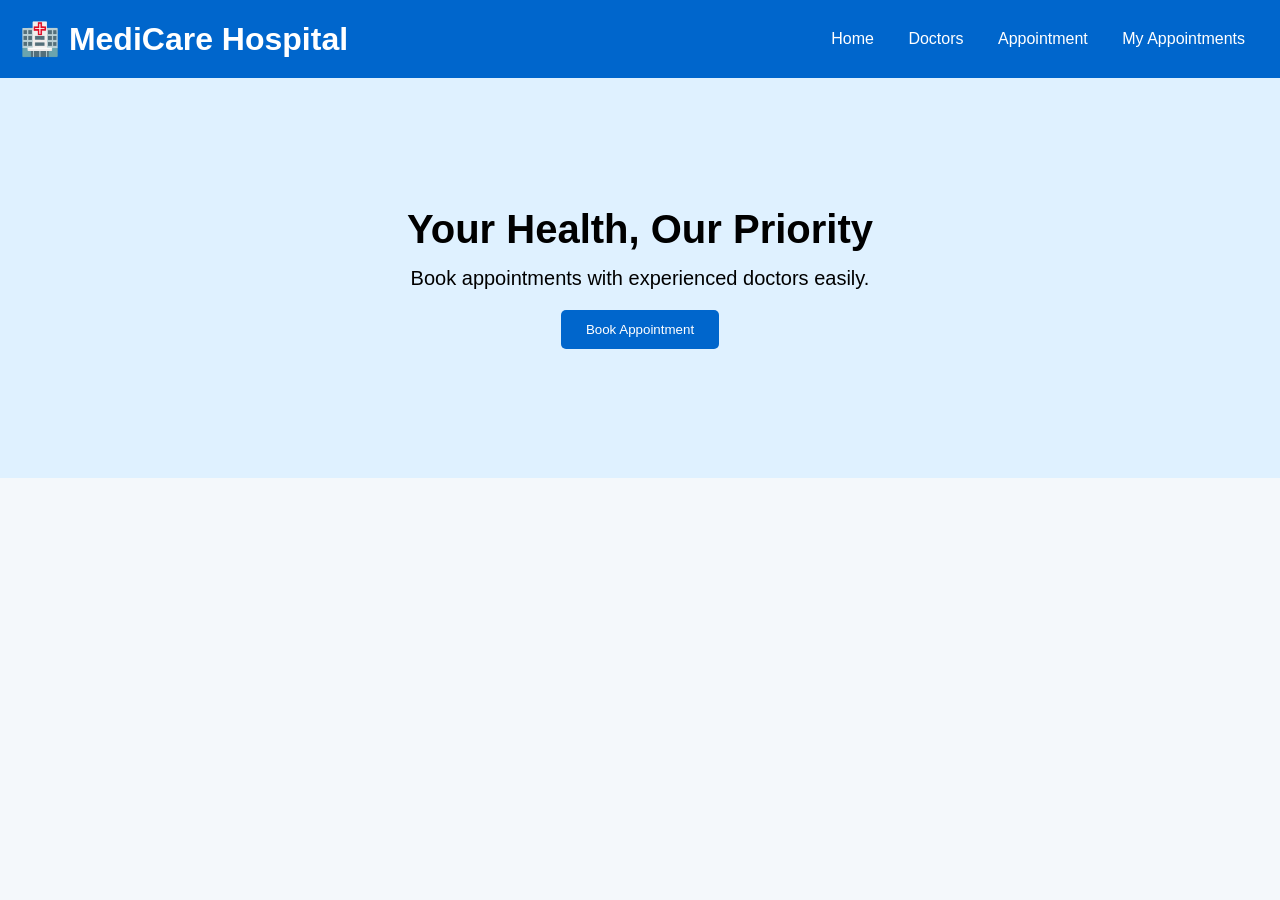
==== index.html @ b04c6b9e "Created hospital home page" ====
<!DOCTYPE html>
<html lang="en">

<head>
    <meta charset="UTF-8">
    <meta name="viewport" content="width=device-width, initial-scale=1.0">

    <title>MediCare Hospital</title>

    <link rel="stylesheet" href="css/style.css">
</head>


<body>

<header>

    <h1>🏥 MediCare Hospital</h1>

    <nav>
        <a href="#home">Home</a>
        <a href="#doctors">Doctors</a>
        <a href="#appointment">Appointment</a>
        <a href="#appointments">My Appointments</a>
    </nav>

</header>



<section id="home" class="hero">

    <h2>Your Health, Our Priority</h2>

    <p>
        Book appointments with experienced doctors easily.
    </p>

    <button onclick="scrollToAppointment()">
        Book Appointment
    </button>

</section>



<script src="js/script.js"></script>

</body>

</html>
---- css/style.css ----
*{
    margin:0;
    padding:0;
    box-sizing:border-box;
    font-family:Arial, sans-serif;
}


body{
    background:#f4f8fb;
}


header{

    background:#0066cc;
    color:white;

    padding:20px;

    display:flex;
    justify-content:space-between;
    align-items:center;

}



nav a{

    color:white;
    text-decoration:none;
    margin:15px;

}



.hero{

    height:400px;

    display:flex;
    flex-direction:column;

    justify-content:center;
    align-items:center;

    text-align:center;

    background:#dff1ff;

}


.hero h2{

    font-size:40px;
    margin-bottom:15px;

}


.hero p{

    font-size:20px;

}


button{

    margin-top:20px;

    padding:12px 25px;

    background:#0066cc;

    color:white;

    border:none;

    border-radius:5px;

    cursor:pointer;

}
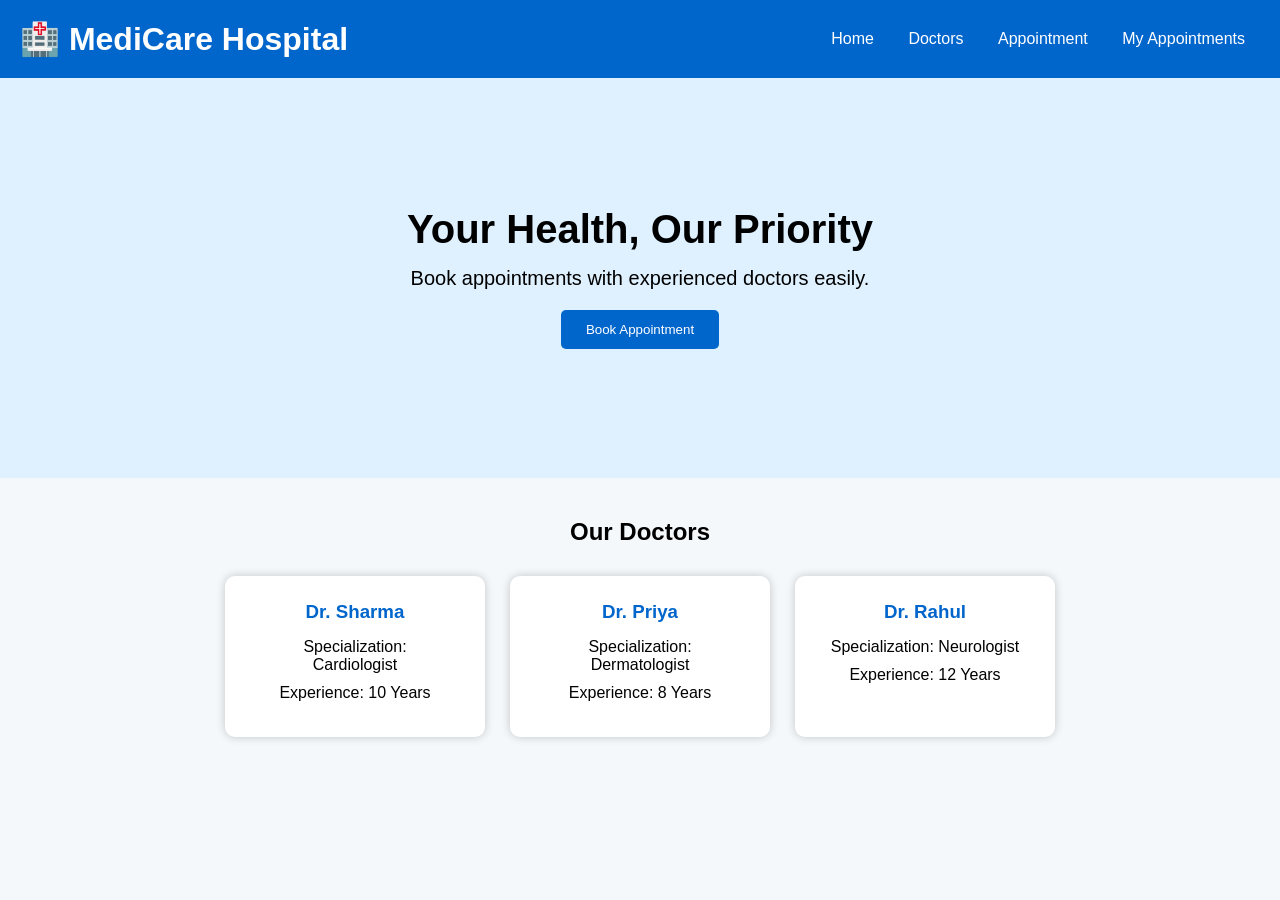
==== commit c4e0c763: "Added doctor listing section" ====
--- a/index.html
+++ b/index.html
@@ -41,7 +41,66 @@
     </button>
 
 </section>
+<section id="doctors">
 
+    <h2>Our Doctors</h2>
+
+
+    <div class="doctor-container">
+
+
+        <div class="doctor-card">
+
+            <h3>Dr. Sharma</h3>
+
+            <p>
+                Specialization: Cardiologist
+            </p>
+
+            <p>
+                Experience: 10 Years
+            </p>
+
+        </div>
+
+
+
+        <div class="doctor-card">
+
+            <h3>Dr. Priya</h3>
+
+            <p>
+                Specialization: Dermatologist
+            </p>
+
+            <p>
+                Experience: 8 Years
+            </p>
+
+        </div>
+
+
+
+
+        <div class="doctor-card">
+
+            <h3>Dr. Rahul</h3>
+
+            <p>
+                Specialization: Neurologist
+            </p>
+
+            <p>
+                Experience: 12 Years
+            </p>
+
+        </div>
+
+
+    </div>
+
+
+</section>
 
 
 <script src="js/script.js"></script>
--- a/css/style.css
+++ b/css/style.css
@@ -84,4 +84,73 @@
 
     cursor:pointer;
 
+}
+
+#doctors{
+
+    padding:40px;
+
+}
+
+
+#doctors h2{
+
+    text-align:center;
+
+    margin-bottom:30px;
+
+}
+
+
+
+.doctor-container{
+
+    display:flex;
+
+    justify-content:center;
+
+    gap:25px;
+
+    flex-wrap:wrap;
+
+}
+
+
+
+.doctor-card{
+
+
+    background:white;
+
+    width:260px;
+
+    padding:25px;
+
+    border-radius:10px;
+
+
+    box-shadow:0 0 10px rgba(0,0,0,0.2);
+
+
+    text-align:center;
+
+
+}
+
+
+
+.doctor-card h3{
+
+    color:#0066cc;
+
+    margin-bottom:15px;
+
+}
+
+
+
+.doctor-card p{
+
+    margin:10px;
+
 }
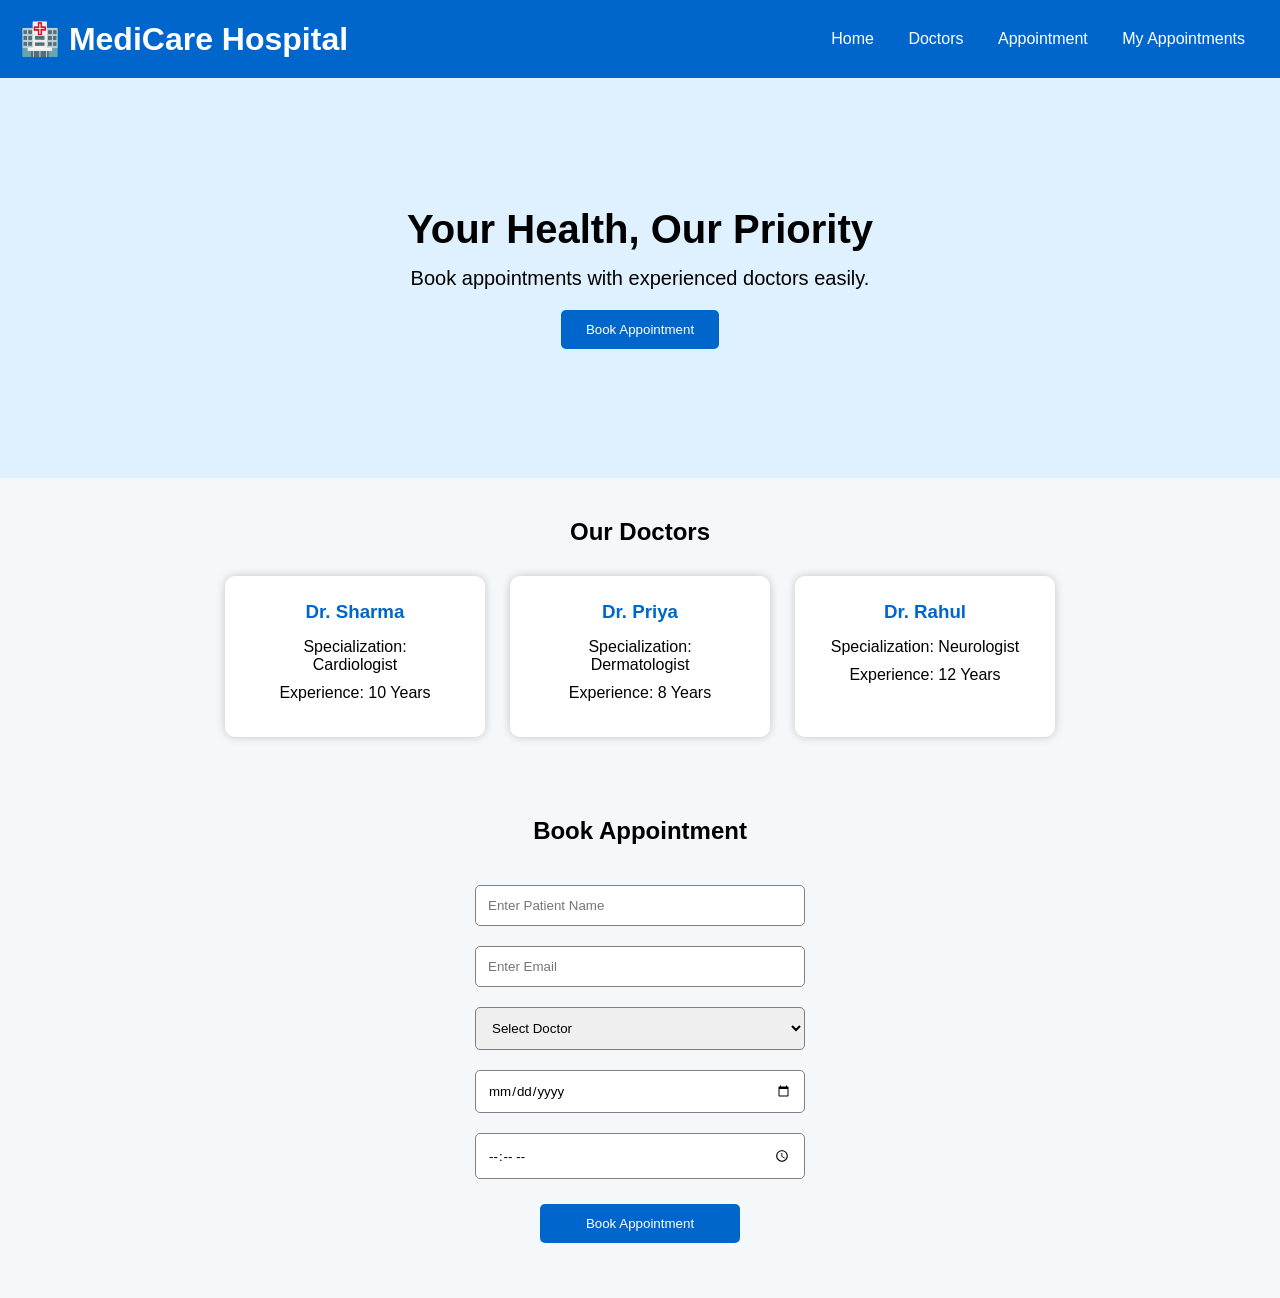
==== commit fd5b0c24: "Added patient appointment booking form" ====
--- a/index.html
+++ b/index.html
@@ -101,6 +101,75 @@
 
 
 </section>
+<section id="appointment">
+
+    <h2>Book Appointment</h2>
+
+
+    <form id="appointmentForm">
+
+
+        <input 
+        type="text" 
+        id="name"
+        placeholder="Enter Patient Name"
+        required>
+
+
+        <input 
+        type="email" 
+        id="email"
+        placeholder="Enter Email"
+        required>
+
+
+
+        <select id="doctor" required>
+
+            <option value="">
+                Select Doctor
+            </option>
+
+            <option>
+                Dr. Sharma - Cardiologist
+            </option>
+
+            <option>
+                Dr. Priya - Dermatologist
+            </option>
+
+            <option>
+                Dr. Rahul - Neurologist
+            </option>
+
+        </select>
+
+
+
+
+        <input 
+        type="date"
+        id="date"
+        required>
+
+
+
+        <input 
+        type="time"
+        id="time"
+        required>
+
+
+
+        <button type="submit">
+            Book Appointment
+        </button>
+
+
+    </form>
+
+
+</section>
 
 
 <script src="js/script.js"></script>
--- a/css/style.css
+++ b/css/style.css
@@ -153,4 +153,64 @@
 
     margin:10px;
 
+}
+#appointment{
+
+    padding:40px;
+
+}
+
+
+
+#appointment h2{
+
+    text-align:center;
+
+    margin-bottom:30px;
+
+}
+
+
+
+#appointmentForm{
+
+
+    width:350px;
+
+    margin:auto;
+
+    display:flex;
+
+    flex-direction:column;
+
+
+}
+
+
+
+#appointmentForm input,
+#appointmentForm select{
+
+
+    padding:12px;
+
+    margin:10px;
+
+    border:1px solid gray;
+
+    border-radius:5px;
+
+
+}
+
+
+
+#appointmentForm button{
+
+
+    width:200px;
+
+    margin:15px auto;
+
+
 }
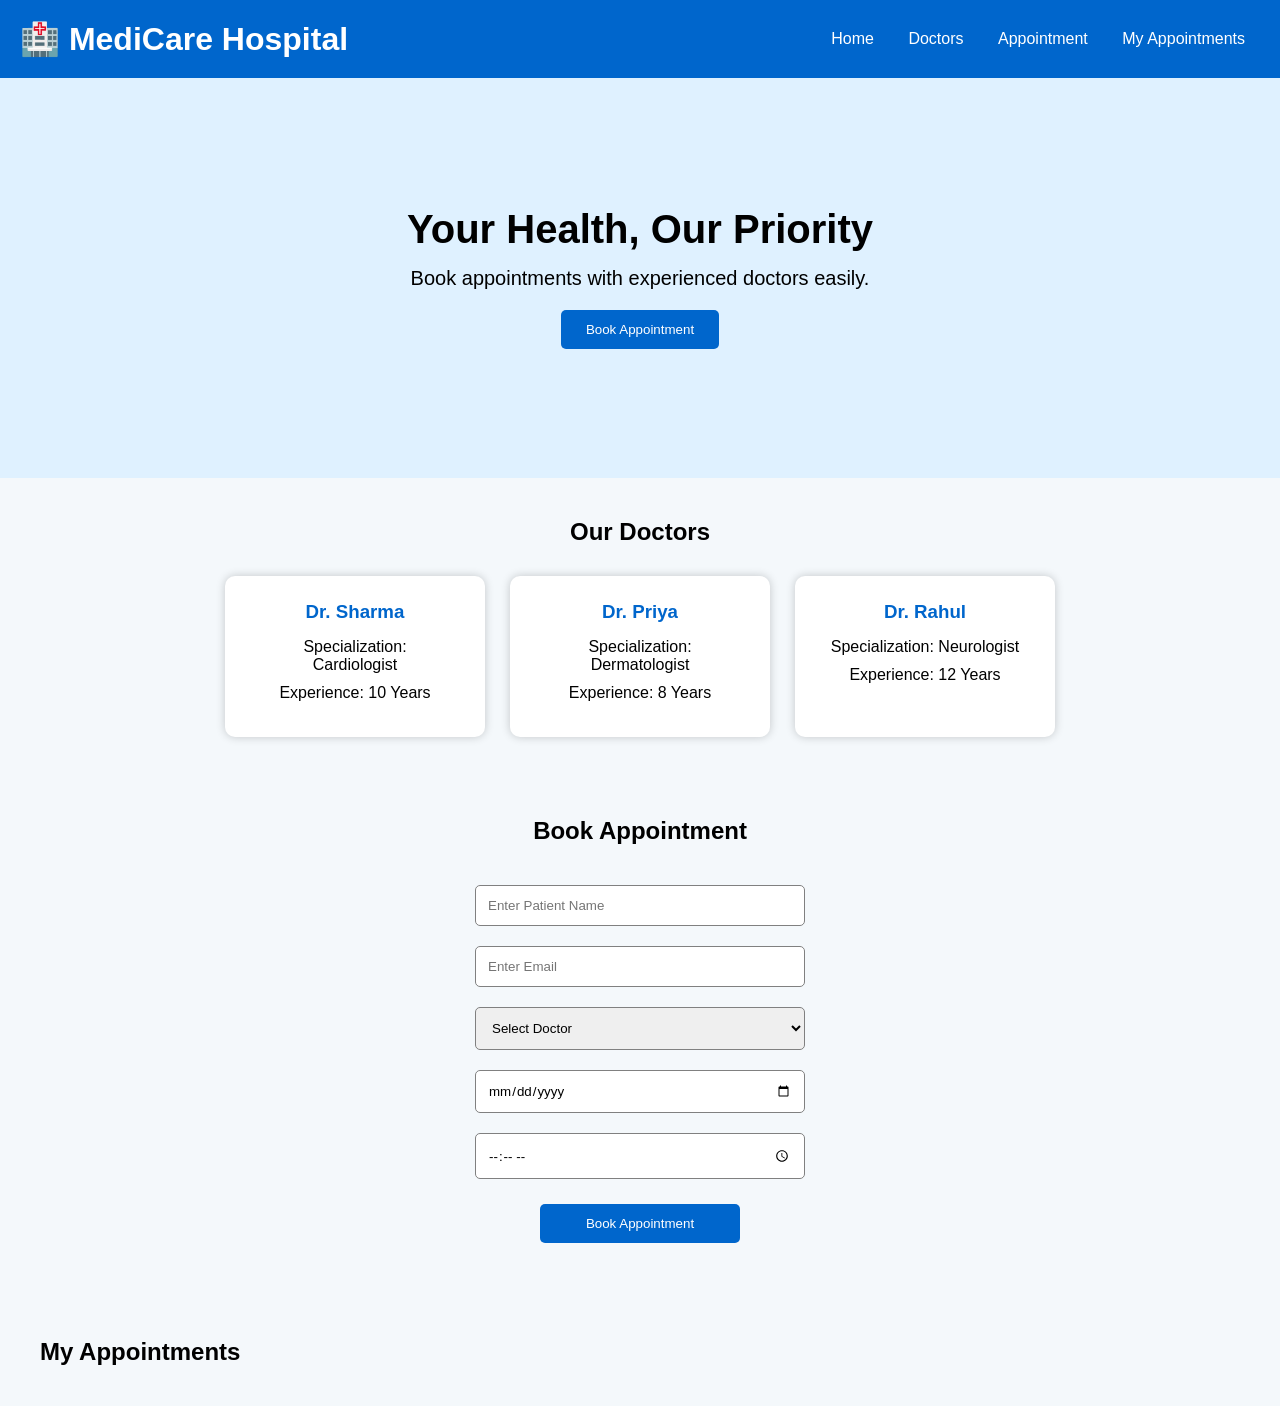
==== commit 3fd33787: "Added local storage appointment management" ====
--- a/index.html
+++ b/index.html
@@ -171,6 +171,18 @@
 
 </section>
 
+<section id="appointments">
+
+    <h2>My Appointments</h2>
+
+
+    <div id="appointmentList">
+
+    </div>
+
+
+</section>
+
 
 <script src="js/script.js"></script>
 
--- a/css/style.css
+++ b/css/style.css
@@ -213,4 +213,57 @@
     margin:15px auto;
 
 
+}
+#appointments{
+
+    padding:40px;
+
+}
+
+
+
+#appointmentList{
+
+    display:flex;
+
+    flex-direction:column;
+
+    align-items:center;
+
+}
+
+
+
+.appointment-card{
+
+
+    background:white;
+
+    width:350px;
+
+    padding:20px;
+
+    margin:15px;
+
+    border-radius:10px;
+
+    box-shadow:0 0 10px rgba(0,0,0,0.2);
+
+
+}
+
+
+
+.appointment-card h3{
+
+    color:#0066cc;
+
+}
+
+
+
+.appointment-card p{
+
+    margin:8px;
+
 }
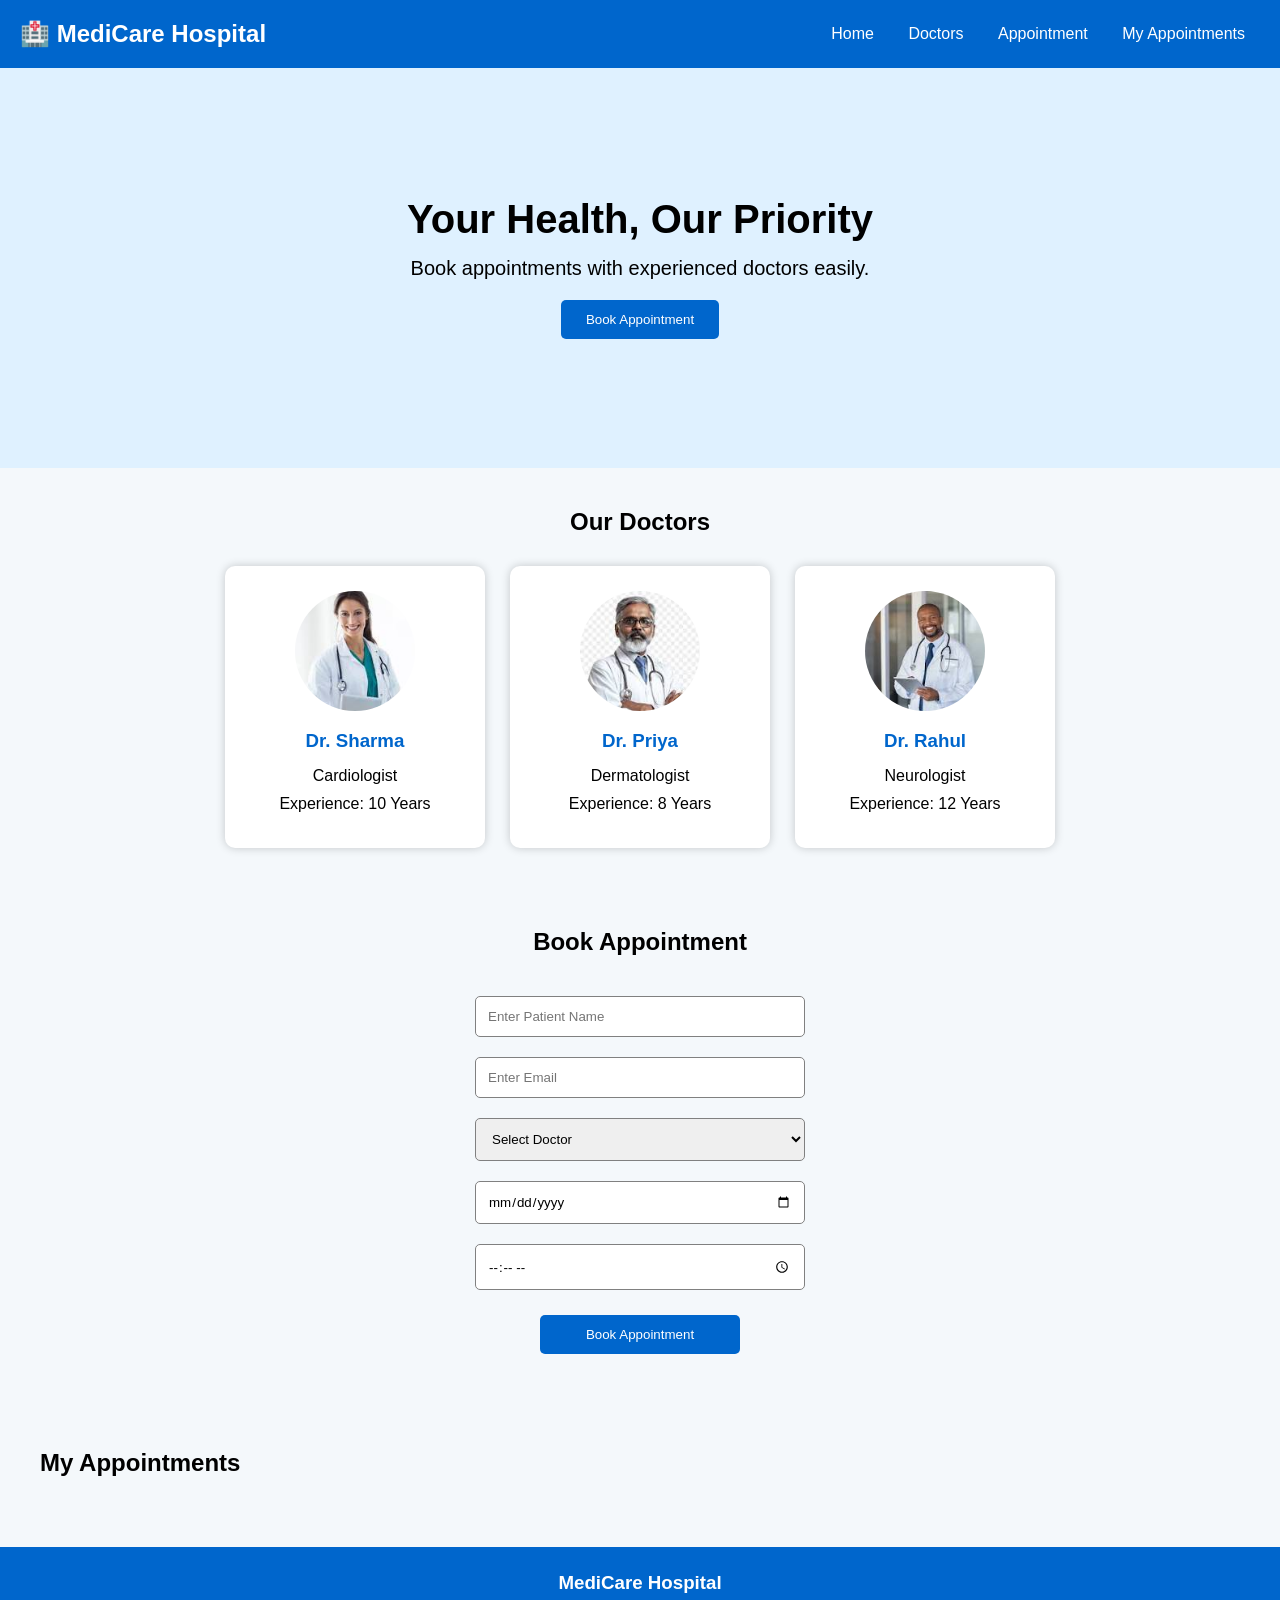
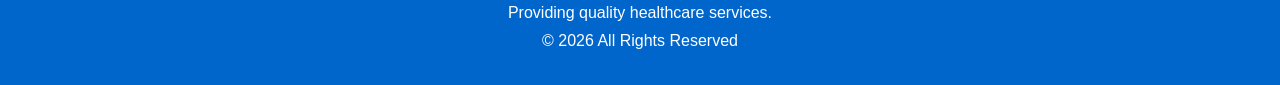
==== commit 8406d449: "Improved UI design and added responsive layout" ====
--- a/index.html
+++ b/index.html
@@ -15,13 +15,18 @@
 
 <header>
 
-    <h1>🏥 MediCare Hospital</h1>
+    <div class="logo">
+        🏥 MediCare Hospital
+    </div>
+
 
     <nav>
+
         <a href="#home">Home</a>
         <a href="#doctors">Doctors</a>
         <a href="#appointment">Appointment</a>
         <a href="#appointments">My Appointments</a>
+
     </nav>
 
 </header>
@@ -43,61 +48,67 @@
 </section>
 <section id="doctors">
 
-    <h2>Our Doctors</h2>
-
-
-    <div class="doctor-container">
-
-
-        <div class="doctor-card">
-
-            <h3>Dr. Sharma</h3>
-
-            <p>
-                Specialization: Cardiologist
-            </p>
-
-            <p>
-                Experience: 10 Years
-            </p>
-
-        </div>
-
-
-
-        <div class="doctor-card">
-
-            <h3>Dr. Priya</h3>
-
-            <p>
-                Specialization: Dermatologist
-            </p>
-
-            <p>
-                Experience: 8 Years
-            </p>
-
-        </div>
-
-
-
-
-        <div class="doctor-card">
-
-            <h3>Dr. Rahul</h3>
-
-            <p>
-                Specialization: Neurologist
-            </p>
-
-            <p>
-                Experience: 12 Years
-            </p>
-
-        </div>
-
-
-    </div>
+<h2>Our Doctors</h2>
+
+
+<div class="doctor-container">
+
+
+<div class="doctor-card">
+
+<img src="assets/images/doctor1.jpg">
+
+<h3>Dr. Sharma</h3>
+
+<p>
+Cardiologist
+</p>
+
+<p>
+Experience: 10 Years
+</p>
+
+</div>
+
+
+
+<div class="doctor-card">
+
+<img src="assets/images/doctor2.jpg">
+
+<h3>Dr. Priya</h3>
+
+<p>
+Dermatologist
+</p>
+
+<p>
+Experience: 8 Years
+</p>
+
+</div>
+
+
+
+
+<div class="doctor-card">
+
+<img src="assets/images/doctor3.jpg">
+
+<h3>Dr. Rahul</h3>
+
+<p>
+Neurologist
+</p>
+
+<p>
+Experience: 12 Years
+</p>
+
+</div>
+
+
+</div>
 
 
 </section>
@@ -183,6 +194,21 @@
 
 </section>
 
+<footer>
+
+<h3>
+MediCare Hospital
+</h3>
+
+<p>
+Providing quality healthcare services.
+</p>
+
+<p>
+© 2026 All Rights Reserved
+</p>
+
+</footer>
 
 <script src="js/script.js"></script>
 
--- a/css/style.css
+++ b/css/style.css
@@ -266,4 +266,193 @@
 
     margin:8px;
 
+}
+.appointment-card button{
+
+
+    background:red;
+
+    color:white;
+
+    border:none;
+
+    padding:10px 15px;
+
+    border-radius:5px;
+
+    cursor:pointer;
+
+
+}
+
+
+.appointment-card button:hover{
+
+    background:darkred;
+
+}
+/* Doctor Images */
+
+.doctor-card img{
+
+
+    width:120px;
+
+    height:120px;
+
+    border-radius:50%;
+
+    object-fit:cover;
+
+    margin-bottom:15px;
+
+
+}
+
+
+
+
+.doctor-card{
+
+
+    transition:0.3s;
+
+}
+
+
+
+.doctor-card:hover{
+
+
+    transform:translateY(-10px);
+
+
+}
+
+
+
+
+/* Logo */
+
+
+.logo{
+
+    font-size:24px;
+
+    font-weight:bold;
+
+}
+
+
+
+
+
+/* Footer */
+
+
+footer{
+
+    background:#0066cc;
+
+    color:white;
+
+    text-align:center;
+
+    padding:25px;
+
+    margin-top:30px;
+
+}
+
+
+
+
+footer p{
+
+    margin:10px;
+
+}
+
+
+
+
+
+/* Mobile Responsive */
+
+
+@media(max-width:700px){
+
+
+header{
+
+
+    flex-direction:column;
+
+
+}
+
+
+
+nav{
+
+
+    margin-top:15px;
+
+
+}
+
+
+nav a{
+
+
+    display:block;
+
+    margin:10px;
+
+
+}
+
+
+
+.hero h2{
+
+
+    font-size:28px;
+
+
+}
+
+
+
+.doctor-container{
+
+
+    flex-direction:column;
+
+    align-items:center;
+
+
+}
+
+
+
+#appointmentForm{
+
+
+    width:90%;
+
+
+}
+
+
+
+.appointment-card{
+
+
+    width:90%;
+
+
+}
+
+
 }
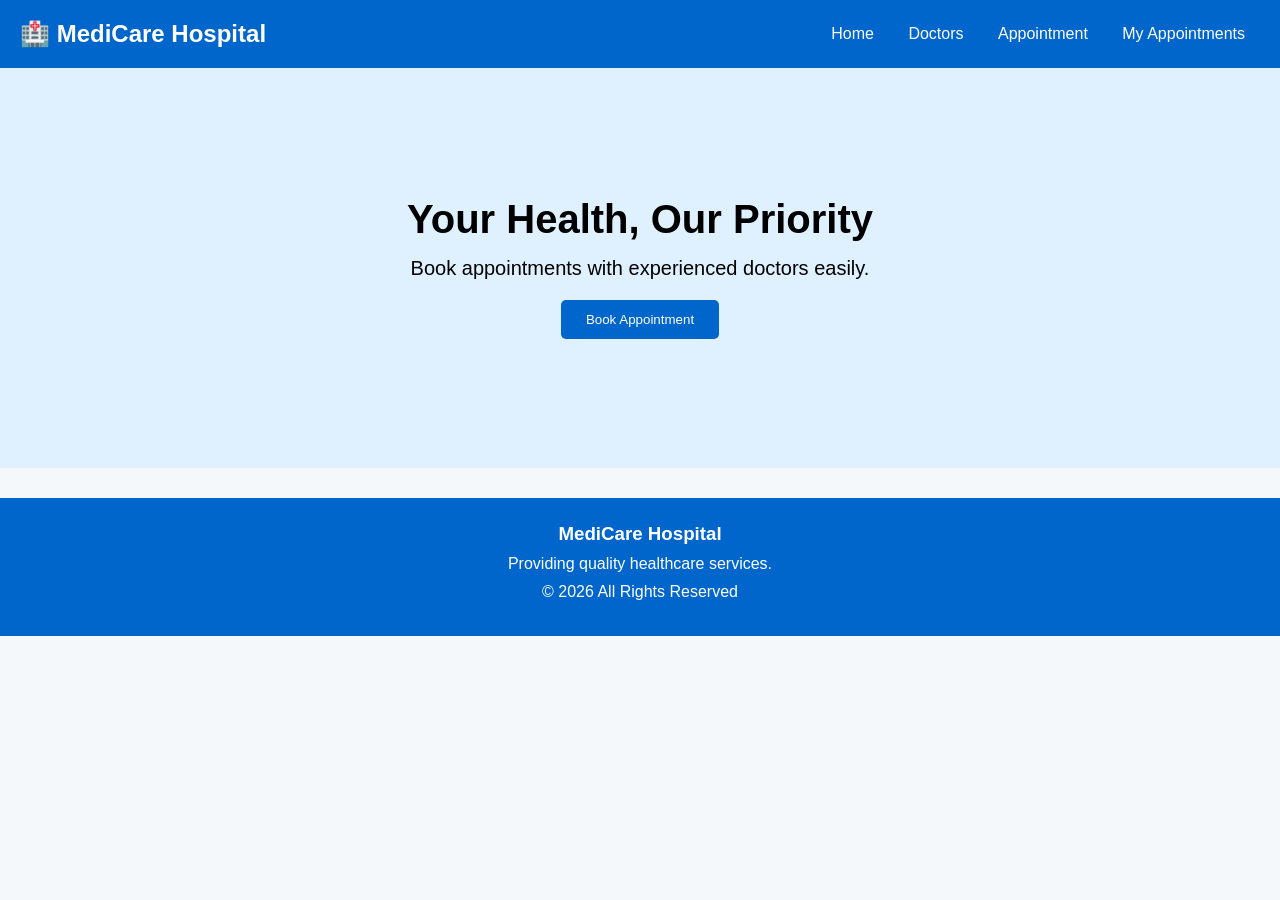
==== commit 67353094: "Converted single page into multi-page website" ====
--- a/index.html
+++ b/index.html
@@ -22,12 +22,26 @@
 
     <nav>
 
-        <a href="#home">Home</a>
-        <a href="#doctors">Doctors</a>
-        <a href="#appointment">Appointment</a>
-        <a href="#appointments">My Appointments</a>
+<a href="index.html">
+Home
+</a>
 
-    </nav>
+
+<a href="pages/doctors.html">
+Doctors
+</a>
+
+
+<a href="pages/appointment.html">
+Appointment
+</a>
+
+
+<a href="pages/appointments.html">
+My Appointments
+</a>
+
+</nav>
 
 </header>
 
@@ -41,158 +55,17 @@
         Book appointments with experienced doctors easily.
     </p>
 
-    <button onclick="scrollToAppointment()">
-        Book Appointment
-    </button>
+    <a href="pages/appointment.html">
+<button>
+Book Appointment
+</button>
+</a>
 
 </section>
-<section id="doctors">
-
-<h2>Our Doctors</h2>
-
-
-<div class="doctor-container">
-
-
-<div class="doctor-card">
-
-<img src="assets/images/doctor1.jpg">
-
-<h3>Dr. Sharma</h3>
-
-<p>
-Cardiologist
-</p>
-
-<p>
-Experience: 10 Years
-</p>
-
-</div>
-
-
-
-<div class="doctor-card">
-
-<img src="assets/images/doctor2.jpg">
-
-<h3>Dr. Priya</h3>
-
-<p>
-Dermatologist
-</p>
-
-<p>
-Experience: 8 Years
-</p>
-
-</div>
 
 
 
 
-<div class="doctor-card">
-
-<img src="assets/images/doctor3.jpg">
-
-<h3>Dr. Rahul</h3>
-
-<p>
-Neurologist
-</p>
-
-<p>
-Experience: 12 Years
-</p>
-
-</div>
-
-
-</div>
-
-
-</section>
-<section id="appointment">
-
-    <h2>Book Appointment</h2>
-
-
-    <form id="appointmentForm">
-
-
-        <input 
-        type="text" 
-        id="name"
-        placeholder="Enter Patient Name"
-        required>
-
-
-        <input 
-        type="email" 
-        id="email"
-        placeholder="Enter Email"
-        required>
-
-
-
-        <select id="doctor" required>
-
-            <option value="">
-                Select Doctor
-            </option>
-
-            <option>
-                Dr. Sharma - Cardiologist
-            </option>
-
-            <option>
-                Dr. Priya - Dermatologist
-            </option>
-
-            <option>
-                Dr. Rahul - Neurologist
-            </option>
-
-        </select>
-
-
-
-
-        <input 
-        type="date"
-        id="date"
-        required>
-
-
-
-        <input 
-        type="time"
-        id="time"
-        required>
-
-
-
-        <button type="submit">
-            Book Appointment
-        </button>
-
-
-    </form>
-
-
-</section>
-
-<section id="appointments">
-
-    <h2>My Appointments</h2>
-
-
-    <div id="appointmentList">
-
-    </div>
-
-
-</section>
 
 <footer>
 
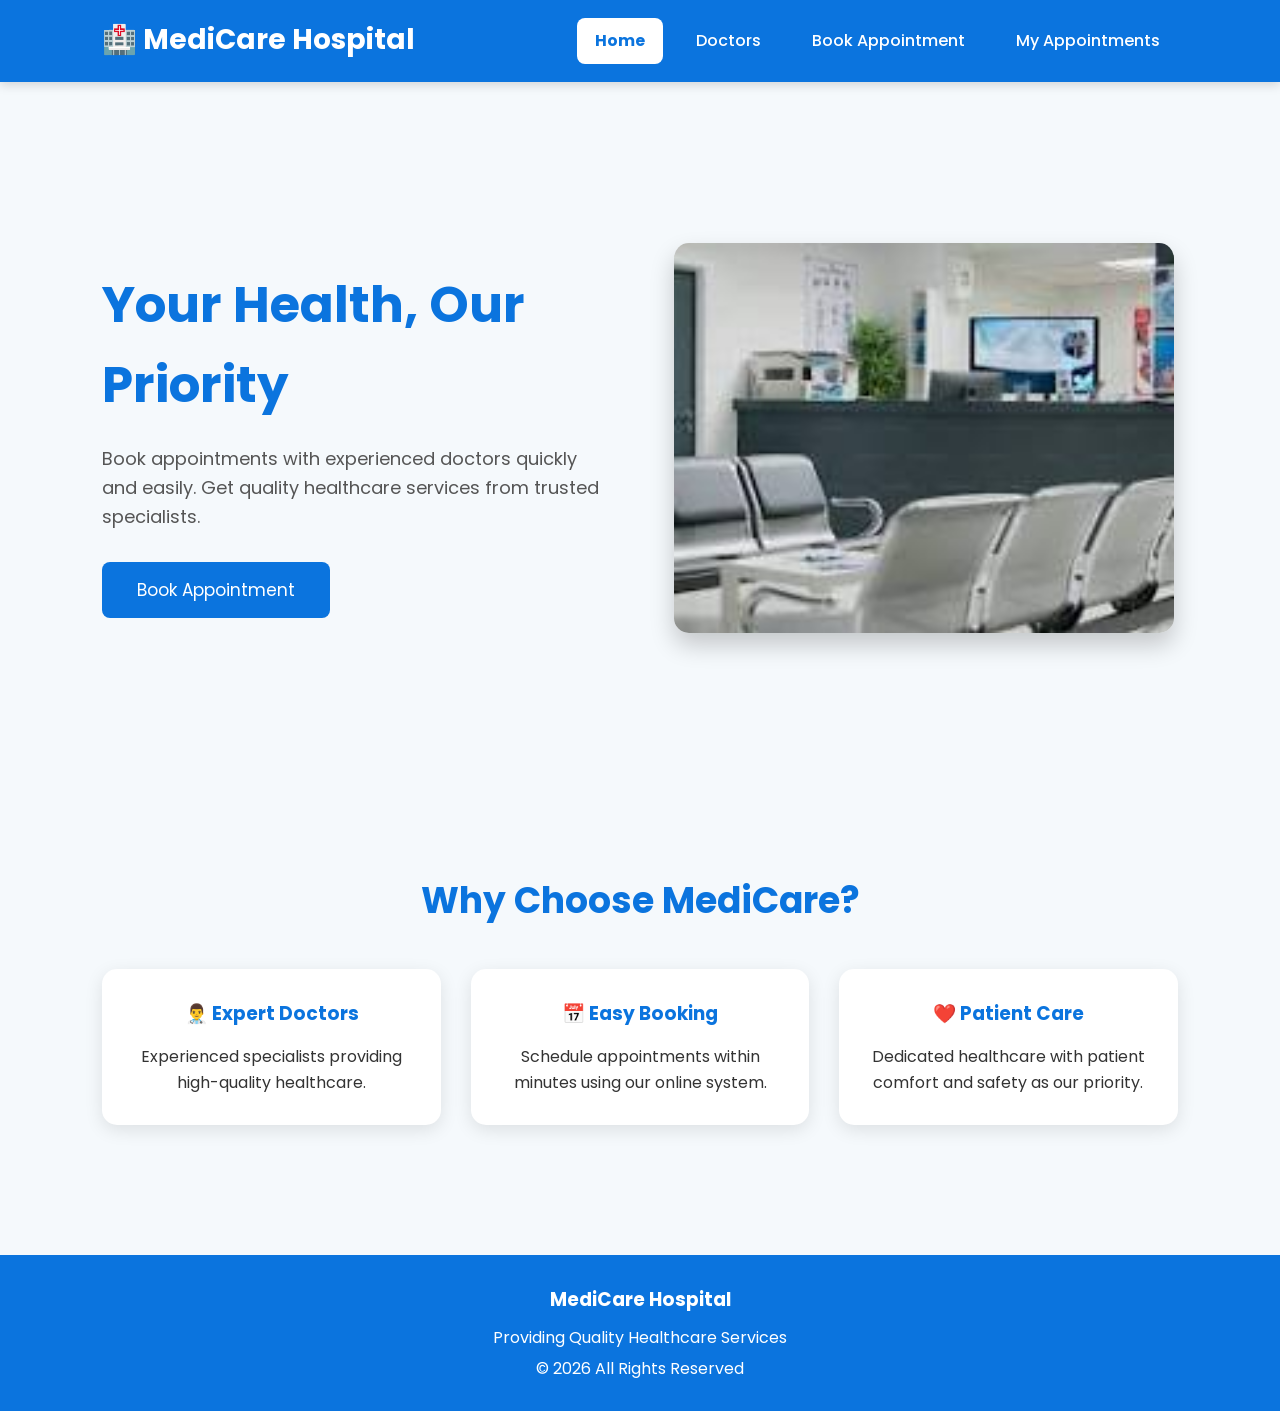
==== commit 71ea3084: "Complete Hospital Appointment Management System" ====
--- a/index.html
+++ b/index.html
@@ -4,86 +4,115 @@
 <head>
     <meta charset="UTF-8">
     <meta name="viewport" content="width=device-width, initial-scale=1.0">
-
     <title>MediCare Hospital</title>
 
     <link rel="stylesheet" href="css/style.css">
 </head>
 
-
 <body>
 
-<header>
+    <!-- Header -->
 
-    <div class="logo">
-        🏥 MediCare Hospital
-    </div>
+    <header>
 
+        <div class="logo">
+            🏥 MediCare Hospital
+        </div>
 
-    <nav>
+        <nav>
 
-<a href="index.html">
-Home
-</a>
+            <a href="index.html" class="active">Home</a>
 
+            <a href="pages/doctors.html">Doctors</a>
 
-<a href="pages/doctors.html">
-Doctors
-</a>
+            <a href="pages/appointment.html">Book Appointment</a>
 
+            <a href="pages/appointments.html">My Appointments</a>
 
-<a href="pages/appointment.html">
-Appointment
-</a>
+        </nav>
 
+    </header>
 
-<a href="pages/appointments.html">
-My Appointments
-</a>
+    <!-- Hero Section -->
 
-</nav>
+    <section class="hero">
 
-</header>
+        <div class="hero-content">
 
+            <h1>Your Health, Our Priority</h1>
 
+            <p>
+                Book appointments with experienced doctors quickly and easily.
+                Get quality healthcare services from trusted specialists.
+            </p>
 
-<section id="home" class="hero">
+            <a href="pages/appointment.html">
+                <button>Book Appointment</button>
+            </a>
 
-    <h2>Your Health, Our Priority</h2>
+        </div>
 
-    <p>
-        Book appointments with experienced doctors easily.
-    </p>
+        <div class="hero-image">
 
-    <a href="pages/appointment.html">
-<button>
-Book Appointment
-</button>
-</a>
+            <img src="assets/images/hospital.jpg" alt="Hospital">
 
-</section>
+        </div>
 
+    </section>
 
+    <!-- Services -->
 
+    <section class="services">
 
+        <h2>Why Choose MediCare?</h2>
 
-<footer>
+        <div class="service-container">
 
-<h3>
-MediCare Hospital
-</h3>
+            <div class="service-card">
 
-<p>
-Providing quality healthcare services.
-</p>
+                <h3>👨‍⚕️ Expert Doctors</h3>
 
-<p>
-© 2026 All Rights Reserved
-</p>
+                <p>
+                    Experienced specialists providing high-quality healthcare.
+                </p>
 
-</footer>
+            </div>
 
-<script src="js/script.js"></script>
+            <div class="service-card">
+
+                <h3>📅 Easy Booking</h3>
+
+                <p>
+                    Schedule appointments within minutes using our online system.
+                </p>
+
+            </div>
+
+            <div class="service-card">
+
+                <h3>❤️ Patient Care</h3>
+
+                <p>
+                    Dedicated healthcare with patient comfort and safety as our priority.
+                </p>
+
+            </div>
+
+        </div>
+
+    </section>
+
+    <!-- Footer -->
+
+    <footer>
+
+        <h3>MediCare Hospital</h3>
+
+        <p>Providing Quality Healthcare Services</p>
+
+        <p>© 2026 All Rights Reserved</p>
+
+    </footer>
 
 </body>
 
--- a/css/style.css
+++ b/css/style.css
@@ -1,458 +1,875 @@
+
+
+@import url('https://fonts.googleapis.com/css2?family=Poppins:wght@300;400;500;600;700&display=swap');
+
+
+
+
 *{
     margin:0;
     padding:0;
     box-sizing:border-box;
-    font-family:Arial, sans-serif;
-}
-
+    font-family:'Poppins',sans-serif;
+}
+
+html{
+    scroll-behavior:smooth;
+}
 
 body{
-    background:#f4f8fb;
-}
-
+    background:#f5f9fc;
+    color:#333;
+    line-height:1.6;
+}
+
+
+/* ===========================
+   HEADER
+=========================== */
 
 header{
 
-    background:#0066cc;
+    background:#0b74de;
     color:white;
-
-    padding:20px;
 
     display:flex;
     justify-content:space-between;
     align-items:center;
 
-}
-
+    padding:18px 8%;
+
+    position:sticky;
+    top:0;
+
+    z-index:1000;
+
+    box-shadow:0 3px 10px rgba(0,0,0,.15);
+
+}
+
+
+.logo{
+
+    font-size:28px;
+    font-weight:700;
+
+}
+
+
+
+/* ===========================
+   NAVIGATION
+=========================== */
+
+nav{
+
+    display:flex;
+    gap:15px;
+
+}
 
 
 nav a{
 
+
+    text-decoration:none;
     color:white;
-    text-decoration:none;
+
+    padding:10px 18px;
+
+    border-radius:8px;
+
+    transition:.3s;
+
+    font-weight:500;
+
+}
+
+
+nav a:hover{
+
+    background:white;
+    color:#0b74de;
+
+}
+
+
+nav a.active{
+
+    background:white;
+    color:#0b74de;
+
+    font-weight:bold;
+
+}
+
+
+/* ===========================
+   HERO SECTION
+
+   =========================== */
+
+.hero{
+
+
+
+    display:flex;
+
+    justify-content:space-between;
+
+
+
+    align-items:center;
+
+    padding:70px 8%;
+
+    min-height:80vh;
+
+    gap:60px;
+
+}
+
+
+.hero-content{
+
+    flex:1;
+
+}
+
+
+.hero-content h1{
+
+    font-size:50px;
+
+    color:#0b74de;
+
+    margin-bottom:20px;
+
+}
+
+
+.hero-content p{
+
+    font-size:18px;
+
+    margin-bottom:30px;
+
+    color:#555;
+
+}
+
+
+.hero-content button{
+
+    padding:15px 35px;
+
+    border:none;
+
+    border-radius:8px;
+
+    background:#0b74de;
+
+    color:white;
+
+    font-size:17px;
+
+    cursor:pointer;
+
+    transition:.3s;
+
+}
+
+
+.hero-content button:hover{
+
+    background:#065cb1;
+
+    transform:translateY(-3px);
+
+}
+
+
+.hero-image{
+
+    flex:1;
+
+    text-align:center;
+
+}
+
+
+.hero-image img{
+
+    width:100%;
+
+    max-width:500px;
+
+    border-radius:15px;
+
+    box-shadow:0 12px 25px rgba(0,0,0,.2);
+
+}
+
+
+/* ===========================
+   PAGE TITLE
+=========================== */
+
+.page-title{
+
+    text-align:center;
+
+    padding:60px 20px;
+
+    background:#eaf4ff;
+
+}
+
+
+.page-title h1{
+
+    color:#0b74de;
+
+    font-size:40px;
+
+    margin-bottom:10px;
+
+}
+
+
+.page-title p{
+
+    color:#555;
+
+    font-size:18px;
+
+}
+
+
+/* ===========================
+   SERVICES
+=========================== */
+
+.services{
+
+    padding:70px 8%;
+
+}
+
+
+.services h2{
+
+    text-align:center;
+
+    font-size:36px;
+
+    margin-bottom:40px;
+
+    color:#0b74de;
+
+}
+
+
+.service-container{
+
+    display:grid;
+
+    grid-template-columns:repeat(auto-fit,minmax(250px,1fr));
+
+    gap:30px;
+
+}
+
+
+.service-card{
+
+    background:white;
+
+    padding:30px;
+
+    border-radius:15px;
+
+    text-align:center;
+
+    box-shadow:0 5px 18px rgba(0,0,0,.1);
+
+    transition:.3s;
+
+}
+
+
+.service-card:hover{
+
+    transform:translateY(-8px);
+
+}
+
+
+.service-card h3{
+
+    margin-bottom:15px;
+
+    color:#0b74de;
+
+}
+
+
+/* ===========================
+   DOCTOR SECTION
+=========================== */
+
+.doctors{
+
+    padding:70px 8%;
+
+}
+
+
+.doctor-container{
+
+    display:grid;
+
+    grid-template-columns:repeat(auto-fit,minmax(280px,1fr));
+
+    gap:35px;
+
+
+
+
+}
+
+
+
+
+.doctor-card{
+
+
+    background:white;
+
+    border-radius:15px;
+
+    text-align:center;
+
+    padding:25px;
+
+    box-shadow:0 5px 18px rgba(0,0,0,.12);
+
+    transition:.3s;
+
+}
+
+
+.doctor-card:hover{
+
+    transform:translateY(-8px);
+
+}
+
+
+.doctor-card img{
+
+    width:160px;
+
+    height:160px;
+
+    object-fit:cover;
+
+    border-radius:50%;
+
+    margin-bottom:20px;
+
+}
+
+
+.doctor-card h2{
+
+    color:#0b74de;
+
+    margin-bottom:8px;
+
+}
+
+
+.doctor-card h4{
+
+    color:#666;
+
+    margin-bottom:15px;
+
+}
+
+
+
+.doctor-card p{
+
+    margin-bottom:10px;
+
+}
+
+
+.doctor-card button{
+
+    margin-top:15px;
+
+    background:#0b74de;
+
+    color:white;
+
+    border:none;
+
+    padding:12px 25px;
+
+    border-radius:8px;
+
+    cursor:pointer;
+
+    transition:.3s;
+
+}
+
+
+.doctor-card button:hover{
+
+    background:#065cb1;
+
+}
+/* ===========================
+   APPOINTMENT SECTION
+=========================== */
+
+.appointment-section{
+
+    min-height:80vh;
+
+    display:flex;
+
+    justify-content:center;
+
+    align-items:center;
+
+    padding:60px 20px;
+
+    background:linear-gradient(135deg,#eef7ff,#d9ecff);
+
+}
+
+
+#appointmentForm{
+
+    width:100%;
+
+    max-width:700px;
+
+    background:white;
+
+    padding:40px;
+
+    border-radius:20px;
+
+    box-shadow:0 15px 40px rgba(0,0,0,0.15);
+
+}
+
+
+#appointmentForm h2{
+
+    text-align:center;
+
+    color:#0b74de;
+
+    margin-bottom:30px;
+
+    font-size:32px;
+
+}
+
+
+.form-group{
+
+    margin-bottom:20px;
+
+}
+
+
+.form-group label{
+
+    display:block;
+
+    font-weight:600;
+
+    margin-bottom:8px;
+
+    color:#444;
+
+}
+
+
+.form-group input,
+.form-group select{
+
+    width:100%;
+
+    padding:15px;
+
+    border:2px solid #d7d7d7;
+
+    border-radius:10px;
+
+    font-size:16px;
+
+    transition:.3s;
+
+    background:#fafafa;
+
+}
+
+
+.form-group input:focus,
+.form-group select:focus{
+
+    border-color:#0b74de;
+
+    background:white;
+
+    box-shadow:0 0 10px rgba(11,116,222,.25);
+
+    outline:none;
+
+}
+
+
+#appointmentForm button{
+
+    width:100%;
+
+    margin-top:20px;
+
+    padding:16px;
+
+    border:none;
+
+    border-radius:10px;
+
+    background:#0b74de;
+
+    color:white;
+
+    font-size:18px;
+
+    font-weight:bold;
+
+    cursor:pointer;
+
+    transition:.3s;
+
+}
+
+
+#appointmentForm button:hover{
+
+    background:#065cb1;
+
+    transform:translateY(-3px);
+
+    box-shadow:0 10px 20px rgba(11,116,222,.3);
+
+}
+/* ===========================
+   APPOINTMENTS PAGE
+=========================== */
+
+.appointments-section{
+
+    padding:70px 8%;
+
+
+}
+
+
+
+#appointmentList{
+
+    display:grid;
+
+    grid-template-columns:repeat(auto-fit,minmax(320px,1fr));
+
+    gap:25px;
+
+}
+
+
+
+
+
+.appointment-card{
+
+    background:white;
+
+    width:350px;
+
+    padding:20px;
+
     margin:15px;
 
-}
-
-
+    border-radius:15px;
+
+    box-shadow:0 5px 18px rgba(0,0,0,.12);
+
+    transition:.3s;
+
+}
+
+
+.appointment-card:hover{
+
+    transform:translateY(-5px);
+
+}
+
+
+.appointment-card h3{
+
+    color:#0b74de;
+
+    margin-bottom:15px;
+
+}
+
+
+.appointment-card p{
+
+    margin-bottom:10px;
+
+    color:#555;
+
+}
+
+
+.appointment-card button{
+
+    margin-top:15px;
+
+    width:100%;
+
+    background:#dc3545;
+
+    color:white;
+
+    border:none;
+
+    padding:12px;
+
+    border-radius:8px;
+
+    cursor:pointer;
+
+    transition:.3s;
+
+}
+
+
+.appointment-card button:hover{
+
+    background:#b02a37;
+
+}
+
+
+
+/* ===========================
+   EMPTY STATE
+=========================== */
+
+.no-appointments{
+
+    text-align:center;
+
+    background:white;
+
+    padding:40px;
+
+    border-radius:15px;
+
+    box-shadow:0 5px 18px rgba(0,0,0,.08);
+
+    font-size:20px;
+
+    color:#666;
+
+}
+
+
+
+/* ===========================
+   FOOTER
+=========================== */
+
+footer{
+
+    background:#0b74de;
+
+    color:white;
+
+    text-align:center;
+
+    padding:30px 20px;
+
+    margin-top:60px;
+
+}
+
+
+footer h3{
+
+    margin-bottom:10px;
+
+}
+
+
+footer p{
+
+    margin-top:5px;
+
+}
+
+
+
+/* ===========================
+   RESPONSIVE DESIGN
+=========================== */
+
+@media(max-width:900px){
 
 .hero{
 
-    height:400px;
-
-    display:flex;
     flex-direction:column;
 
+    text-align:center;
+
+}
+
+.hero-content h1{
+
+    font-size:38px;
+
+}
+
+.hero-image{
+
+    margin-top:40px;
+
+}
+
+}
+
+
+@media(max-width:768px){
+
+header{
+
+    flex-direction:column;
+
+    gap:20px;
+
+    padding:20px;
+
+}
+
+nav{
+
+    flex-wrap:wrap;
+
     justify-content:center;
-    align-items:center;
-
-    text-align:center;
-
-    background:#dff1ff;
-
-}
-
-
-.hero h2{
-
-    font-size:40px;
-    margin-bottom:15px;
-
-}
-
-
-.hero p{
-
-    font-size:20px;
-
-}
-
-
-button{
-
-    margin-top:20px;
-
-    padding:12px 25px;
-
-    background:#0066cc;
-
-    color:white;
-
-    border:none;
-
-    border-radius:5px;
-
-    cursor:pointer;
-
-}
-
-#doctors{
-
-    padding:40px;
-
-}
-
-
-#doctors h2{
-
-    text-align:center;
-
-    margin-bottom:30px;
-
-}
-
-
-
-.doctor-container{
-
-    display:flex;
-
-    justify-content:center;
-
-    gap:25px;
-
-    flex-wrap:wrap;
-
-}
-
-
+
+}
+
+.page-title h1{
+
+    font-size:32px;
+
+}
+
+.services h2{
+
+    font-size:30px;
+
+}
+
+#appointmentForm{
+
+    padding:25px;
+
+}
+
+}
+
+
+@media(max-width:480px){
+
+.hero{
+
+    padding:50px 20px;
+
+}
+
+.hero-content h1{
+
+    font-size:30px;
+
+}
+
+.hero-content p{
+
+    font-size:16px;
+
+}
+
+.page-title{
+
+    padding:40px 15px;
+
+}
+
+.page-title h1{
+
+    font-size:28px;
+
+}
+
+.logo{
+
+    font-size:22px;
+
+}
+
+nav{
+
+    gap:8px;
+
+}
+
+nav a{
+
+    padding:8px 12px;
+
+    font-size:14px;
+
+}
 
 .doctor-card{
 
-
-    background:white;
-
-    width:260px;
-
-    padding:25px;
-
-    border-radius:10px;
-
-
-    box-shadow:0 0 10px rgba(0,0,0,0.2);
-
-
-    text-align:center;
-
-
-}
-
-
-
-.doctor-card h3{
-
-    color:#0066cc;
-
-    margin-bottom:15px;
-
-}
-
-
-
-.doctor-card p{
-
-    margin:10px;
-
-}
-#appointment{
-
-    padding:40px;
-
-}
-
-
-
-#appointment h2{
-
-    text-align:center;
-
-    margin-bottom:30px;
-
-}
-
-
-
-#appointmentForm{
-
-
-    width:350px;
-
-    margin:auto;
-
-    display:flex;
-
-    flex-direction:column;
-
-
-}
-
-
-
-#appointmentForm input,
-#appointmentForm select{
-
-
-    padding:12px;
-
-    margin:10px;
-
-    border:1px solid gray;
-
-    border-radius:5px;
-
-
-}
-
-
-
-#appointmentForm button{
-
-
-    width:200px;
-
-    margin:15px auto;
-
-
-}
-#appointments{
-
-    padding:40px;
-
-}
-
-
-
-#appointmentList{
-
-    display:flex;
-
-    flex-direction:column;
-
-    align-items:center;
-
-}
-
-
-
-.appointment-card{
-
-
-    background:white;
-
-    width:350px;
-
     padding:20px;
 
-    margin:15px;
-
-    border-radius:10px;
-
-    box-shadow:0 0 10px rgba(0,0,0,0.2);
-
-
-}
-
-
-
-.appointment-card h3{
-
-    color:#0066cc;
-
-}
-
-
-
-.appointment-card p{
-
-    margin:8px;
-
-}
-.appointment-card button{
-
-
-    background:red;
-
-    color:white;
-
-    border:none;
-
-    padding:10px 15px;
-
-    border-radius:5px;
-
-    cursor:pointer;
-
-
-}
-
-
-.appointment-card button:hover{
-
-    background:darkred;
-
-}
-/* Doctor Images */
+}
 
 .doctor-card img{
 
-
-    width:120px;
-
-    height:120px;
-
-    border-radius:50%;
-
-    object-fit:cover;
-
-    margin-bottom:15px;
-
-
-}
-
-
-
-
-.doctor-card{
-
-
-    transition:0.3s;
-
-}
-
-
-
-.doctor-card:hover{
-
-
-    transform:translateY(-10px);
-
-
-}
-
-
-
-
-/* Logo */
-
-
-.logo{
-
-    font-size:24px;
-
-    font-weight:bold;
-
-}
-
-
-
-
-
-/* Footer */
-
-
-footer{
-
-    background:#0066cc;
-
-    color:white;
-
-    text-align:center;
-
-    padding:25px;
-
-    margin-top:30px;
-
-}
-
-
-
-
-footer p{
-
-    margin:10px;
-
-}
-
-
-
-
-
-/* Mobile Responsive */
-
-
-@media(max-width:700px){
-
-
-header{
-
-
-    flex-direction:column;
-
-
-}
-
-
-
-nav{
-
-
-    margin-top:15px;
-
-
-}
-
-
-nav a{
-
-
-    display:block;
-
-    margin:10px;
-
-
-}
-
-
-
-.hero h2{
-
-
-    font-size:28px;
-
-
-}
-
-
-
-.doctor-container{
-
-
-    flex-direction:column;
-
-    align-items:center;
-
-
-}
-
-
-
-#appointmentForm{
-
-
-    width:90%;
-
-
-}
-
-
-
-.appointment-card{
-
-
-    width:90%;
-
-
-}
-
-
-}+    width:130px;
+
+    height:130px;
+
+}
+
+}
+
+
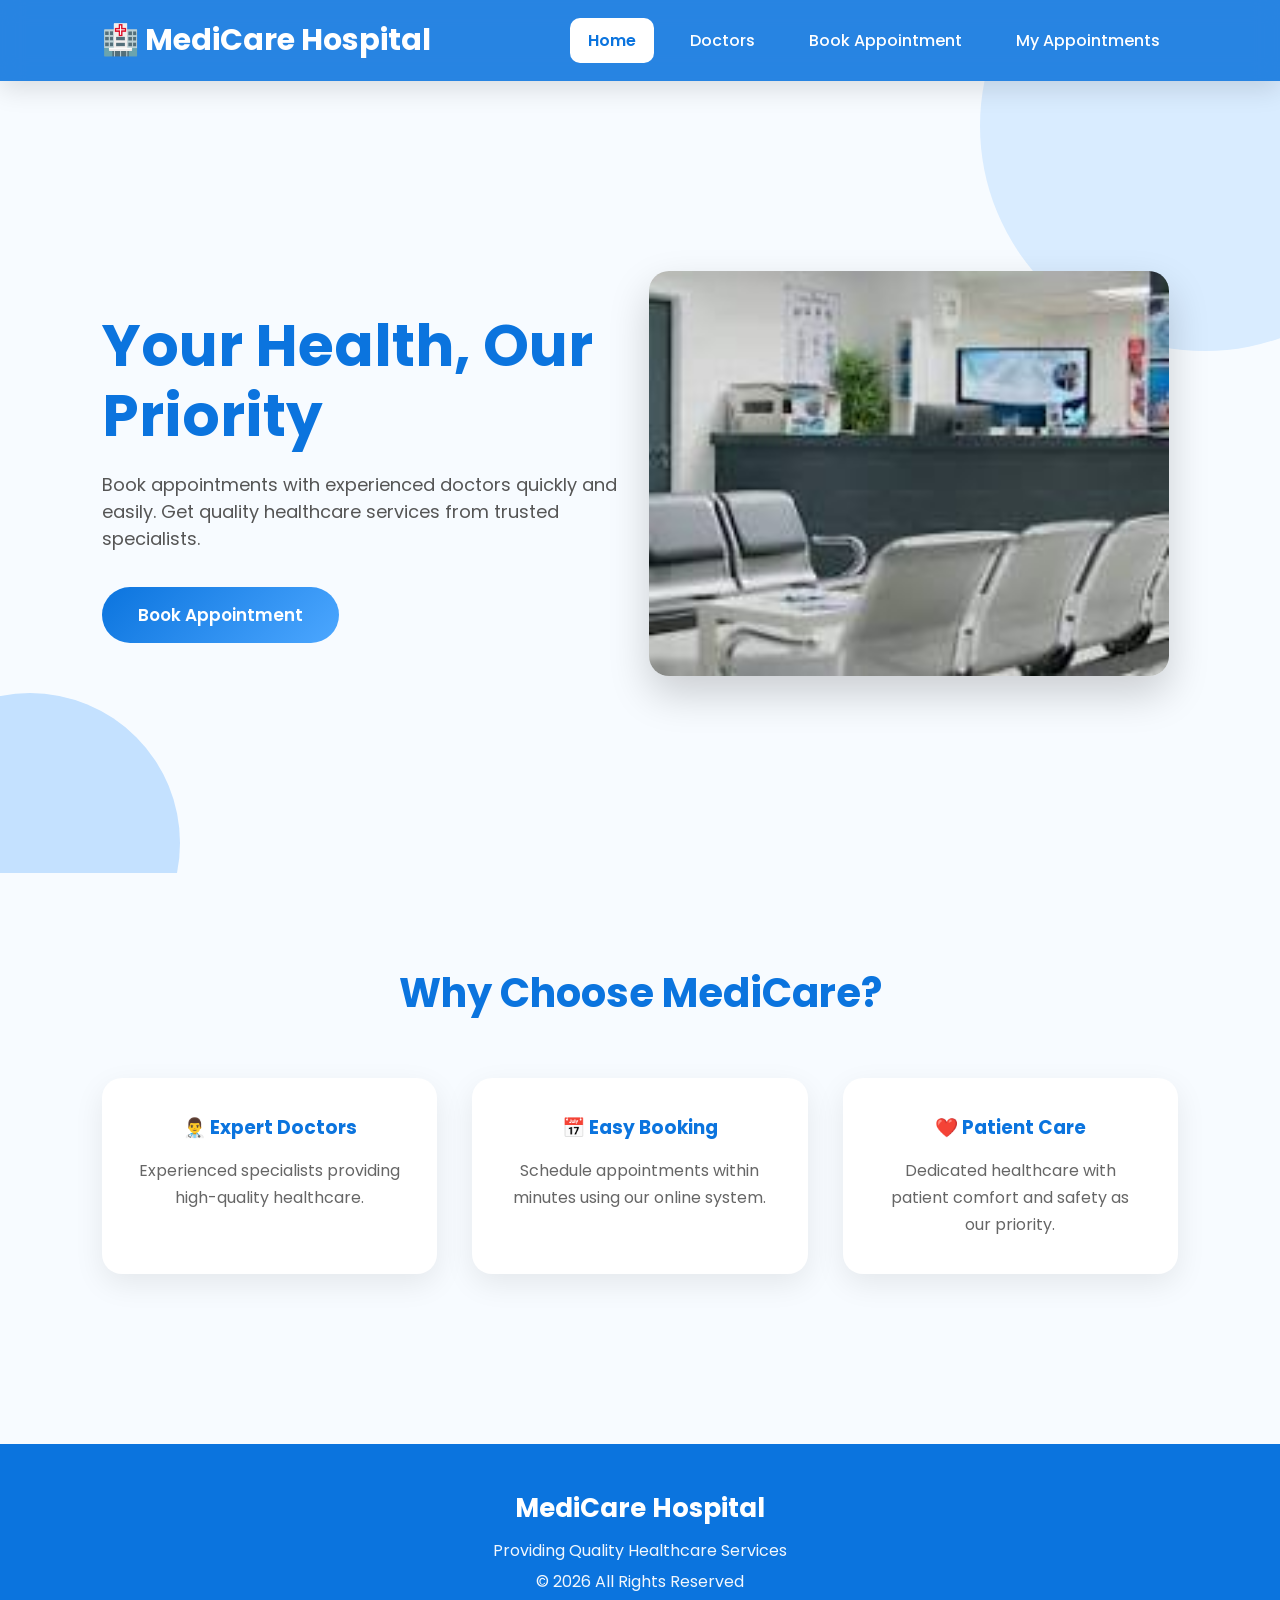
==== commit ec710819: "Enhanced UI with modern animations and responsive design" ====
--- a/index.html
+++ b/index.html
@@ -2,6 +2,8 @@
 <html lang="en">
 
 <head>
+    <link rel="stylesheet"
+href="https://cdnjs.cloudflare.com/ajax/libs/font-awesome/6.6.0/css/all.min.css">
     <meta charset="UTF-8">
     <meta name="viewport" content="width=device-width, initial-scale=1.0">
     <title>MediCare Hospital</title>
--- a/css/style.css
+++ b/css/style.css
@@ -1,9 +1,12 @@
-
-
-@import url('https://fonts.googleapis.com/css2?family=Poppins:wght@300;400;500;600;700&display=swap');
-
-
-
+/* =====================================================
+   GOOGLE FONT
+===================================================== */
+
+@import url('https://fonts.googleapis.com/css2?family=Poppins:wght@300;400;500;600;700;800&display=swap');
+
+/* =====================================================
+   RESET
+===================================================== */
 
 *{
     margin:0;
@@ -17,20 +20,45 @@
 }
 
 body{
-    background:#f5f9fc;
+
+    background:#f7fbff;
     color:#333;
-    line-height:1.6;
-}
-
-
-/* ===========================
+    overflow-x:hidden;
+
+}
+
+/* =====================================================
+   CUSTOM SCROLLBAR
+===================================================== */
+
+::-webkit-scrollbar{
+
+    width:10px;
+
+}
+
+::-webkit-scrollbar-track{
+
+    background:#edf4ff;
+
+}
+
+::-webkit-scrollbar-thumb{
+
+    background:#0b74de;
+    border-radius:20px;
+
+}
+
+/* =====================================================
    HEADER
-=========================== */
+===================================================== */
 
 header{
 
-    background:#0b74de;
-    color:white;
+    position:sticky;
+    top:0;
+    z-index:1000;
 
     display:flex;
     justify-content:space-between;
@@ -38,471 +66,636 @@
 
     padding:18px 8%;
 
-    position:sticky;
+    background:rgba(11,116,222,.88);
+
+    backdrop-filter:blur(12px);
+
+    box-shadow:0 8px 25px rgba(0,0,0,.12);
+
+}
+
+/* =====================================================
+   LOGO
+===================================================== */
+
+.logo{
+
+    font-size:30px;
+    font-weight:700;
+    color:white;
+
+    animation:logoFloat 3s ease-in-out infinite;
+
+}
+
+/* =====================================================
+   NAVBAR
+===================================================== */
+
+nav{
+
+    display:flex;
+    gap:18px;
+
+}
+
+nav a{
+
+    color:white;
+
+    text-decoration:none;
+
+    padding:10px 18px;
+
+    border-radius:10px;
+
+    transition:.35s;
+
+    font-weight:500;
+
+}
+
+nav a:hover{
+
+    background:white;
+
+    color:#0b74de;
+
+    transform:translateY(-3px);
+
+}
+
+nav a.active{
+
+    background:white;
+
+    color:#0b74de;
+
+    font-weight:600;
+
+}
+
+/* =====================================================
+   HERO
+===================================================== */
+
+.hero{
+
+    position:relative;
+
+    display:flex;
+
+    justify-content:space-between;
+
+    align-items:center;
+
+    padding:90px 8%;
+
+    min-height:88vh;
+
+    overflow:hidden;
+
+}
+
+/* Decorative Circles */
+
+.hero::before{
+
+    content:"";
+
+    position:absolute;
+
+    width:450px;
+    height:450px;
+
+    border-radius:50%;
+
+    background:#d9ecff;
+
+    top:-180px;
+    right:-150px;
+
+    z-index:-1;
+
+}
+
+.hero::after{
+
+    content:"";
+
+    position:absolute;
+
+    width:300px;
+    height:300px;
+
+    border-radius:50%;
+
+    background:#c4e1ff;
+
+    left:-120px;
+    bottom:-120px;
+
+    z-index:-1;
+
+}
+
+/* =====================================================
+   HERO CONTENT
+===================================================== */
+
+.hero-content{
+
+    flex:1;
+
+}
+
+.hero-content h1{
+
+    font-size:58px;
+
+    color:#0b74de;
+
+    margin-bottom:20px;
+
+    line-height:1.2;
+
+}
+
+.hero-content p{
+
+    font-size:18px;
+
+    color:#555;
+
+    margin-bottom:35px;
+
+    max-width:600px;
+
+}
+
+/* =====================================================
+   BUTTON
+===================================================== */
+
+.hero-content button{
+
+    padding:15px 36px;
+
+    border:none;
+
+    border-radius:50px;
+
+    background:linear-gradient(135deg,#0b74de,#4ca7ff);
+
+    color:white;
+
+    font-size:17px;
+
+    font-weight:600;
+
+    cursor:pointer;
+
+    transition:.35s;
+
+}
+
+.hero-content button:hover{
+
+    transform:translateY(-6px);
+
+    box-shadow:0 18px 35px rgba(11,116,222,.35);
+
+}
+
+/* =====================================================
+   HERO IMAGE
+===================================================== */
+
+.hero-image{
+
+    flex:1;
+
+    text-align:center;
+
+}
+
+.hero-image img{
+
+    width:100%;
+
+    max-width:520px;
+
+    border-radius:20px;
+
+    box-shadow:0 18px 40px rgba(0,0,0,.18);
+
+    animation:floatImage 4s ease-in-out infinite;
+
+}
+
+/* =====================================================
+   PAGE TITLE
+===================================================== */
+
+.page-title{
+
+    position:relative;
+
+    overflow:hidden;
+
+    text-align:center;
+
+    padding:80px 20px;
+
+    background:linear-gradient(135deg,#eaf4ff,#f7fbff);
+
+}
+
+.page-title h1{
+
+    font-size:44px;
+
+    color:#0b74de;
+
+    margin-bottom:15px;
+
+}
+
+.page-title p{
+
+    font-size:18px;
+
+    color:#555;
+
+}
+
+/* =====================================================
+   SERVICES
+===================================================== */
+
+.services{
+
+    padding:90px 8%;
+
+}
+
+.services h2{
+
+    text-align:center;
+
+    font-size:40px;
+
+    color:#0b74de;
+
+    margin-bottom:55px;
+
+}
+
+.service-container{
+
+    display:grid;
+
+    grid-template-columns:repeat(auto-fit,minmax(280px,1fr));
+
+    gap:35px;
+
+}
+
+/* =====================================================
+   SERVICE CARD
+===================================================== */
+
+.service-card{
+
+    position:relative;
+
+    overflow:hidden;
+
+    background:white;
+
+    border-radius:20px;
+
+    padding:35px;
+
+    text-align:center;
+
+    box-shadow:0 10px 30px rgba(0,0,0,.08);
+
+    transition:.45s;
+
+    cursor:pointer;
+
+}
+
+.service-card::before{
+
+    content:"";
+
+    position:absolute;
+
+    left:-120%;
+
     top:0;
 
-    z-index:1000;
-
-    box-shadow:0 3px 10px rgba(0,0,0,.15);
-
-}
-
-
-.logo{
-
-    font-size:28px;
-    font-weight:700;
-
-}
-
-
-
-/* ===========================
-   NAVIGATION
-=========================== */
-
-nav{
+    width:100%;
+
+    height:100%;
+
+    background:linear-gradient(
+        120deg,
+        transparent,
+        rgba(255,255,255,.6),
+        transparent
+    );
+
+    transition:.7s;
+
+}
+
+.service-card:hover::before{
+
+    left:120%;
+
+}
+
+.service-card:hover{
+
+    transform:translateY(-14px);
+
+    box-shadow:0 20px 45px rgba(11,116,222,.18);
+
+}
+
+.service-card h3{
+
+    margin-bottom:15px;
+
+    color:#0b74de;
+
+    transition:.3s;
+
+}
+
+.service-card:hover h3{
+
+    letter-spacing:1px;
+
+}
+
+.service-card p{
+
+    color:#666;
+
+    line-height:1.7;
+
+}
+
+/* =====================================================
+   DOCTOR SECTION
+===================================================== */
+
+.doctors{
+
+    padding:90px 8%;
+
+    background:#f8fbff;
+
+}
+
+.doctors h2{
+
+    text-align:center;
+
+    font-size:40px;
+
+    color:#0b74de;
+
+    margin-bottom:55px;
+
+}
+
+.doctor-container{
+
+    display:grid;
+
+    grid-template-columns:repeat(auto-fit,minmax(300px,1fr));
+
+    gap:35px;
+
+}
+
+.doctor-card{
+
+    position:relative;
+
+    overflow:hidden;
+
+    background:white;
+
+    border-radius:22px;
+
+    padding:30px;
+
+    text-align:center;
+
+    box-shadow:0 12px 30px rgba(0,0,0,.10);
+
+    transition:.45s;
+
+    cursor:pointer;
+
+}
+
+.doctor-card:hover{
+
+    transform:translateY(-12px);
+
+    box-shadow:0 22px 45px rgba(11,116,222,.20);
+
+}
+
+.doctor-card::before{
+
+    content:"";
+
+    position:absolute;
+
+    top:0;
+
+    left:-120%;
+
+    width:100%;
+
+    height:100%;
+
+    background:linear-gradient(
+        120deg,
+        transparent,
+        rgba(255,255,255,.55),
+        transparent
+    );
+
+    transition:.8s;
+
+}
+
+.doctor-card:hover::before{
+
+    left:120%;
+
+}
+
+.doctor-card img{
+
+    width:170px;
+
+    height:170px;
+
+    object-fit:cover;
+
+    border-radius:50%;
+
+    border:6px solid #eaf4ff;
+
+    transition:.45s;
+
+    margin-bottom:20px;
+
+}
+
+.doctor-card:hover img{
+
+    transform:scale(1.08);
+
+}
+
+.doctor-card h2{
+
+    color:#0b74de;
+
+    margin-bottom:8px;
+
+}
+
+.doctor-card h4{
+
+    color:#666;
+
+    font-weight:500;
+
+    margin-bottom:15px;
+
+}
+
+.doctor-card p{
+
+    color:#555;
+
+    margin-bottom:10px;
+
+    line-height:1.7;
+
+}
+
+.doctor-card button{
+
+    margin-top:20px;
+
+    padding:13px 30px;
+
+    border:none;
+
+    border-radius:40px;
+
+    background:linear-gradient(135deg,#0b74de,#4ca7ff);
+
+    color:white;
+
+    cursor:pointer;
+
+    font-size:15px;
+
+    font-weight:600;
+
+    transition:.35s;
+
+}
+
+.doctor-card button:hover{
+
+    transform:translateY(-3px);
+
+    box-shadow:0 12px 25px rgba(11,116,222,.30);
+
+}
+
+/* =====================================================
+   APPOINTMENT FORM
+===================================================== */
+
+.appointment-section{
 
     display:flex;
-    gap:15px;
-
-}
-
-
-nav a{
-
-
-    text-decoration:none;
-    color:white;
-
-    padding:10px 18px;
-
-    border-radius:8px;
-
-    transition:.3s;
-
-    font-weight:500;
-
-}
-
-
-nav a:hover{
+
+    justify-content:center;
+
+    align-items:center;
+
+    min-height:85vh;
+
+    padding:80px 20px;
+
+    background:linear-gradient(135deg,#eef7ff,#d7ebff);
+
+}
+
+#appointmentForm{
+
+    width:100%;
+
+    max-width:720px;
 
     background:white;
+
+    padding:45px;
+
+    border-radius:25px;
+
+    box-shadow:0 18px 45px rgba(0,0,0,.15);
+
+    animation:zoomIn .8s ease;
+
+}
+
+#appointmentForm h2{
+
+    text-align:center;
+
     color:#0b74de;
 
-}
-
-
-nav a.active{
-
-    background:white;
-    color:#0b74de;
-
-    font-weight:bold;
-
-}
-
-
-/* ===========================
-   HERO SECTION
-
-   =========================== */
-
-.hero{
-
-
-
-    display:flex;
-
-    justify-content:space-between;
-
-
-
-    align-items:center;
-
-    padding:70px 8%;
-
-    min-height:80vh;
-
-    gap:60px;
-
-}
-
-
-.hero-content{
-
-    flex:1;
-
-}
-
-
-.hero-content h1{
-
-    font-size:50px;
-
-    color:#0b74de;
-
-    margin-bottom:20px;
-
-}
-
-
-.hero-content p{
-
-    font-size:18px;
-
-    margin-bottom:30px;
-
-    color:#555;
-
-}
-
-
-.hero-content button{
-
-    padding:15px 35px;
-
-    border:none;
-
-    border-radius:8px;
-
-    background:#0b74de;
-
-    color:white;
-
-    font-size:17px;
-
-    cursor:pointer;
-
-    transition:.3s;
-
-}
-
-
-.hero-content button:hover{
-
-    background:#065cb1;
-
-    transform:translateY(-3px);
-
-}
-
-
-.hero-image{
-
-    flex:1;
-
-    text-align:center;
-
-}
-
-
-.hero-image img{
-
-    width:100%;
-
-    max-width:500px;
-
-    border-radius:15px;
-
-    box-shadow:0 12px 25px rgba(0,0,0,.2);
-
-}
-
-
-/* ===========================
-   PAGE TITLE
-=========================== */
-
-.page-title{
-
-    text-align:center;
-
-    padding:60px 20px;
-
-    background:#eaf4ff;
-
-}
-
-
-.page-title h1{
-
-    color:#0b74de;
-
-    font-size:40px;
-
-    margin-bottom:10px;
-
-}
-
-
-.page-title p{
-
-    color:#555;
-
-    font-size:18px;
-
-}
-
-
-/* ===========================
-   SERVICES
-=========================== */
-
-.services{
-
-    padding:70px 8%;
-
-}
-
-
-.services h2{
-
-    text-align:center;
-
-    font-size:36px;
-
-    margin-bottom:40px;
-
-    color:#0b74de;
-
-}
-
-
-.service-container{
-
-    display:grid;
-
-    grid-template-columns:repeat(auto-fit,minmax(250px,1fr));
-
-    gap:30px;
-
-}
-
-
-.service-card{
-
-    background:white;
-
-    padding:30px;
-
-    border-radius:15px;
-
-    text-align:center;
-
-    box-shadow:0 5px 18px rgba(0,0,0,.1);
-
-    transition:.3s;
-
-}
-
-
-.service-card:hover{
-
-    transform:translateY(-8px);
-
-}
-
-
-.service-card h3{
-
-    margin-bottom:15px;
-
-    color:#0b74de;
-
-}
-
-
-/* ===========================
-   DOCTOR SECTION
-=========================== */
-
-.doctors{
-
-    padding:70px 8%;
-
-}
-
-
-.doctor-container{
-
-    display:grid;
-
-    grid-template-columns:repeat(auto-fit,minmax(280px,1fr));
-
-    gap:35px;
-
-
-
-
-}
-
-
-
-
-.doctor-card{
-
-
-    background:white;
-
-    border-radius:15px;
-
-    text-align:center;
-
-    padding:25px;
-
-    box-shadow:0 5px 18px rgba(0,0,0,.12);
-
-    transition:.3s;
-
-}
-
-
-.doctor-card:hover{
-
-    transform:translateY(-8px);
-
-}
-
-
-.doctor-card img{
-
-    width:160px;
-
-    height:160px;
-
-    object-fit:cover;
-
-    border-radius:50%;
-
-    margin-bottom:20px;
-
-}
-
-
-.doctor-card h2{
-
-    color:#0b74de;
+    margin-bottom:35px;
+
+    font-size:34px;
+
+}
+
+.form-group{
+
+    margin-bottom:22px;
+
+}
+
+.form-group label{
+
+    display:block;
 
     margin-bottom:8px;
 
-}
-
-
-.doctor-card h4{
-
-    color:#666;
-
-    margin-bottom:15px;
-
-}
-
-
-
-.doctor-card p{
-
-    margin-bottom:10px;
-
-}
-
-
-.doctor-card button{
-
-    margin-top:15px;
-
-    background:#0b74de;
-
-    color:white;
-
-    border:none;
-
-    padding:12px 25px;
-
-    border-radius:8px;
-
-    cursor:pointer;
-
-    transition:.3s;
-
-}
-
-
-.doctor-card button:hover{
-
-    background:#065cb1;
-
-}
-/* ===========================
-   APPOINTMENT SECTION
-=========================== */
-
-.appointment-section{
-
-    min-height:80vh;
-
-    display:flex;
-
-    justify-content:center;
-
-    align-items:center;
-
-    padding:60px 20px;
-
-    background:linear-gradient(135deg,#eef7ff,#d9ecff);
-
-}
-
-
-#appointmentForm{
-
-    width:100%;
-
-    max-width:700px;
-
-    background:white;
-
-    padding:40px;
-
-    border-radius:20px;
-
-    box-shadow:0 15px 40px rgba(0,0,0,0.15);
-
-}
-
-
-#appointmentForm h2{
-
-    text-align:center;
-
-    color:#0b74de;
-
-    margin-bottom:30px;
-
-    font-size:32px;
-
-}
-
-
-.form-group{
-
-    margin-bottom:20px;
-
-}
-
-
-.form-group label{
-
-    display:block;
+    color:#444;
 
     font-weight:600;
 
-    margin-bottom:8px;
-
-    color:#444;
-
-}
-
+}
 
 .form-group input,
 .form-group select{
@@ -511,18 +704,17 @@
 
     padding:15px;
 
-    border:2px solid #d7d7d7;
-
-    border-radius:10px;
+    border:2px solid #d8d8d8;
+
+    border-radius:12px;
+
+    background:#fafafa;
 
     font-size:16px;
 
-    transition:.3s;
-
-    background:#fafafa;
-
-}
-
+    transition:.35s;
+
+}
 
 .form-group input:focus,
 .form-group select:focus{
@@ -531,345 +723,671 @@
 
     background:white;
 
-    box-shadow:0 0 10px rgba(11,116,222,.25);
+    box-shadow:0 0 12px rgba(11,116,222,.18);
 
     outline:none;
 
 }
 
-
 #appointmentForm button{
 
     width:100%;
 
-    margin-top:20px;
+    margin-top:15px;
 
     padding:16px;
 
     border:none;
 
-    border-radius:10px;
+    border-radius:50px;
+
+    background:linear-gradient(135deg,#0b74de,#4ca7ff);
+
+    color:white;
+
+    font-size:18px;
+
+    font-weight:600;
+
+    cursor:pointer;
+
+    transition:.35s;
+
+}
+
+#appointmentForm button:hover{
+
+    transform:translateY(-4px);
+
+    box-shadow:0 18px 30px rgba(11,116,222,.25);
+
+}
+
+/* =====================================================
+   APPOINTMENT LIST
+===================================================== */
+
+.appointments-section{
+
+    padding:90px 8%;
+
+    min-height:80vh;
+
+}
+
+#appointmentList{
+
+    display:grid;
+
+    grid-template-columns:repeat(auto-fit,minmax(320px,1fr));
+
+    gap:30px;
+
+}
+
+.appointment-card{
+
+    background:white;
+
+    border-radius:20px;
+
+    padding:25px;
+
+    box-shadow:0 12px 28px rgba(0,0,0,.10);
+
+    transition:.35s;
+
+}
+
+.appointment-card:hover{
+
+    transform:translateY(-8px);
+
+    box-shadow:0 20px 38px rgba(11,116,222,.18);
+
+}
+
+.appointment-card h3{
+
+    color:#0b74de;
+
+    margin-bottom:15px;
+
+}
+
+.appointment-card p{
+
+    margin-bottom:10px;
+
+    color:#555;
+
+}
+
+.appointment-card button{
+
+    width:100%;
+
+    margin-top:15px;
+
+    padding:13px;
+
+    border:none;
+
+    border-radius:40px;
+
+    background:#dc3545;
+
+    color:white;
+
+    font-weight:600;
+
+    cursor:pointer;
+
+    transition:.35s;
+
+}
+
+.appointment-card button:hover{
+
+    background:#b02a37;
+
+    transform:translateY(-3px);
+
+}
+
+/* =====================================================
+   EMPTY STATE
+===================================================== */
+
+.no-appointments{
+
+    background:white;
+
+    padding:45px;
+
+    border-radius:20px;
+
+    text-align:center;
+
+    color:#666;
+
+    box-shadow:0 10px 25px rgba(0,0,0,.08);
+
+}
+
+/* =====================================================
+   FOOTER
+===================================================== */
+
+footer{
 
     background:#0b74de;
 
     color:white;
 
-    font-size:18px;
-
-    font-weight:bold;
-
-    cursor:pointer;
-
-    transition:.3s;
-
-}
-
-
-#appointmentForm button:hover{
-
-    background:#065cb1;
+    text-align:center;
+
+    padding:45px 20px;
+
+    margin-top:80px;
+
+}
+
+footer h3{
+
+    margin-bottom:10px;
+
+    font-size:26px;
+
+}
+
+footer p{
+
+    margin-top:6px;
+
+    opacity:.95;
+
+}
+/* =====================================================
+   ANIMATIONS
+===================================================== */
+
+@keyframes floatImage{
+
+    0%{
+        transform:translateY(0px);
+    }
+
+    50%{
+        transform:translateY(-18px);
+    }
+
+    100%{
+        transform:translateY(0px);
+    }
+
+}
+
+@keyframes logoFloat{
+
+    0%{
+        transform:translateY(0px);
+    }
+
+    50%{
+        transform:translateY(-5px);
+    }
+
+    100%{
+        transform:translateY(0px);
+    }
+
+}
+
+@keyframes zoomIn{
+
+    from{
+
+        opacity:0;
+
+        transform:scale(.85);
+
+    }
+
+    to{
+
+        opacity:1;
+
+        transform:scale(1);
+
+    }
+
+}
+
+@keyframes fadeUp{
+
+    from{
+
+        opacity:0;
+
+        transform:translateY(40px);
+
+    }
+
+    to{
+
+        opacity:1;
+
+        transform:translateY(0);
+
+    }
+
+}
+
+@keyframes fadeLeft{
+
+    from{
+
+        opacity:0;
+
+        transform:translateX(-50px);
+
+    }
+
+    to{
+
+        opacity:1;
+
+        transform:translateX(0);
+
+    }
+
+}
+
+@keyframes fadeRight{
+
+    from{
+
+        opacity:0;
+
+        transform:translateX(50px);
+
+    }
+
+    to{
+
+        opacity:1;
+
+        transform:translateX(0);
+
+    }
+
+}
+
+/* =====================================================
+   SCROLL ANIMATION CLASSES
+===================================================== */
+
+.reveal{
+
+    opacity:0;
+
+    transform:translateY(60px);
+
+    transition:all .8s ease;
+
+}
+
+.reveal.active{
+
+    opacity:1;
+
+    transform:translateY(0);
+
+}
+
+/* =====================================================
+   HOVER EFFECTS
+===================================================== */
+
+button{
+
+    transition:.35s ease;
+
+}
+
+button:hover{
 
     transform:translateY(-3px);
 
-    box-shadow:0 10px 20px rgba(11,116,222,.3);
-
-}
-/* ===========================
-   APPOINTMENTS PAGE
-=========================== */
+}
+
+img{
+
+    user-select:none;
+
+}
+
+/* =====================================================
+   RESPONSIVE DESIGN
+===================================================== */
+
+@media(max-width:1100px){
+
+.hero{
+
+    gap:40px;
+
+}
+
+.hero-content h1{
+
+    font-size:48px;
+
+}
+
+.hero-image img{
+
+    max-width:430px;
+
+}
+
+}
+
+@media(max-width:900px){
+
+header{
+
+    padding:18px 5%;
+
+}
+
+.hero{
+
+    flex-direction:column-reverse;
+
+    text-align:center;
+
+    padding:70px 5%;
+
+}
+
+.hero-content{
+
+    margin-top:30px;
+
+}
+
+.hero-content h1{
+
+    font-size:42px;
+
+}
+
+.hero-content p{
+
+    margin:auto;
+
+    margin-bottom:30px;
+
+}
+
+.page-title h1{
+
+    font-size:38px;
+
+}
+
+.services h2,
+
+.doctors h2{
+
+    font-size:36px;
+
+}
+
+}
+
+@media(max-width:768px){
+
+header{
+
+    flex-direction:column;
+
+    gap:18px;
+
+    padding:20px;
+
+}
+
+.logo{
+
+    font-size:26px;
+
+}
+
+nav{
+
+    flex-wrap:wrap;
+
+    justify-content:center;
+
+    gap:10px;
+
+}
+
+nav a{
+
+    padding:10px 16px;
+
+    font-size:15px;
+
+}
+
+.hero{
+
+    min-height:auto;
+
+}
+
+.hero-content h1{
+
+    font-size:36px;
+
+}
+
+.hero-content p{
+
+    font-size:17px;
+
+}
+
+.hero-image img{
+
+    max-width:360px;
+
+}
+
+.page-title{
+
+    padding:60px 20px;
+
+}
+
+.page-title h1{
+
+    font-size:32px;
+
+}
+
+.services,
+
+.doctors,
 
 .appointments-section{
 
-    padding:70px 8%;
-
-
-}
-
-
-
-#appointmentList{
-
-    display:grid;
-
-    grid-template-columns:repeat(auto-fit,minmax(320px,1fr));
-
-    gap:25px;
-
-}
-
-
-
-
+    padding:70px 5%;
+
+}
+
+.service-container,
+
+.doctor-container{
+
+    grid-template-columns:1fr;
+
+}
+
+#appointmentForm{
+
+    padding:30px;
+
+}
+
+}
+
+@media(max-width:480px){
+
+.hero{
+
+    padding:50px 20px;
+
+}
+
+.hero-content h1{
+
+    font-size:30px;
+
+}
+
+.hero-content p{
+
+    font-size:16px;
+
+}
+
+.hero-content button{
+
+    width:100%;
+
+}
+
+.hero-image img{
+
+    max-width:280px;
+
+}
+
+.page-title{
+
+    padding:45px 15px;
+
+}
+
+.page-title h1{
+
+    font-size:28px;
+
+}
+
+.page-title p{
+
+    font-size:15px;
+
+}
+
+.services h2,
+
+.doctors h2{
+
+    font-size:30px;
+
+}
+
+.service-card,
+
+.doctor-card{
+
+    padding:22px;
+
+}
+
+.doctor-card img{
+
+    width:130px;
+
+    height:130px;
+
+}
+
+#appointmentForm{
+
+    padding:22px;
+
+}
+
+#appointmentForm h2{
+
+    font-size:26px;
+
+}
+
+.form-group input,
+
+.form-group select{
+
+    padding:13px;
+
+}
 
 .appointment-card{
 
-    background:white;
-
-    width:350px;
-
-    padding:20px;
-
-    margin:15px;
-
-    border-radius:15px;
-
-    box-shadow:0 5px 18px rgba(0,0,0,.12);
-
-    transition:.3s;
-
-}
-
-
-.appointment-card:hover{
-
-    transform:translateY(-5px);
-
-}
-
-
-.appointment-card h3{
-
-    color:#0b74de;
-
-    margin-bottom:15px;
-
-}
-
-
-.appointment-card p{
-
-    margin-bottom:10px;
-
-    color:#555;
-
-}
-
-
-.appointment-card button{
-
-    margin-top:15px;
-
-    width:100%;
-
-    background:#dc3545;
+    padding:18px;
+
+}
+
+footer{
+
+    padding:35px 15px;
+
+}
+
+footer h3{
+
+    font-size:22px;
+
+}
+
+footer p{
+
+    font-size:14px;
+
+}
+
+}
+
+/* =====================================================
+   OPTIONAL GLASS EFFECT
+===================================================== */
+
+.glass{
+
+    background:rgba(255,255,255,.25);
+
+    backdrop-filter:blur(15px);
+
+    border:1px solid rgba(255,255,255,.2);
+
+}
+
+/* =====================================================
+   SELECTION COLOR
+===================================================== */
+
+::selection{
+
+    background:#0b74de;
 
     color:white;
 
-    border:none;
-
-    padding:12px;
-
-    border-radius:8px;
-
-    cursor:pointer;
-
-    transition:.3s;
-
-}
-
-
-.appointment-card button:hover{
-
-    background:#b02a37;
-
-}
-
-
-
-/* ===========================
-   EMPTY STATE
-=========================== */
-
-.no-appointments{
-
-    text-align:center;
-
-    background:white;
-
-    padding:40px;
-
-    border-radius:15px;
-
-    box-shadow:0 5px 18px rgba(0,0,0,.08);
-
-    font-size:20px;
-
-    color:#666;
-
-}
-
-
-
-/* ===========================
-   FOOTER
-=========================== */
-
-footer{
-
-    background:#0b74de;
-
-    color:white;
-
-    text-align:center;
-
-    padding:30px 20px;
-
-    margin-top:60px;
-
-}
-
-
-footer h3{
-
-    margin-bottom:10px;
-
-}
-
-
-footer p{
-
-    margin-top:5px;
-
-}
-
-
-
-/* ===========================
-   RESPONSIVE DESIGN
-=========================== */
-
-@media(max-width:900px){
-
-.hero{
-
-    flex-direction:column;
-
-    text-align:center;
-
-}
-
-.hero-content h1{
-
-    font-size:38px;
-
-}
-
-.hero-image{
-
-    margin-top:40px;
-
-}
-
-}
-
-
-@media(max-width:768px){
-
-header{
-
-    flex-direction:column;
-
-    gap:20px;
-
-    padding:20px;
-
-}
-
-nav{
-
-    flex-wrap:wrap;
-
-    justify-content:center;
-
-}
-
-.page-title h1{
-
-    font-size:32px;
-
-}
-
-.services h2{
-
-    font-size:30px;
-
-}
-
-#appointmentForm{
-
-    padding:25px;
-
-}
-
-}
-
-
-@media(max-width:480px){
-
-.hero{
-
-    padding:50px 20px;
-
-}
-
-.hero-content h1{
-
-    font-size:30px;
-
-}
-
-.hero-content p{
-
-    font-size:16px;
-
-}
-
-.page-title{
-
-    padding:40px 15px;
-
-}
-
-.page-title h1{
-
-    font-size:28px;
-
-}
-
-.logo{
-
-    font-size:22px;
-
-}
-
-nav{
-
-    gap:8px;
-
-}
-
-nav a{
-
-    padding:8px 12px;
-
-    font-size:14px;
-
-}
-
-.doctor-card{
-
-    padding:20px;
-
-}
-
-.doctor-card img{
-
-    width:130px;
-
-    height:130px;
-
-}
-
-}
-
-
+}
